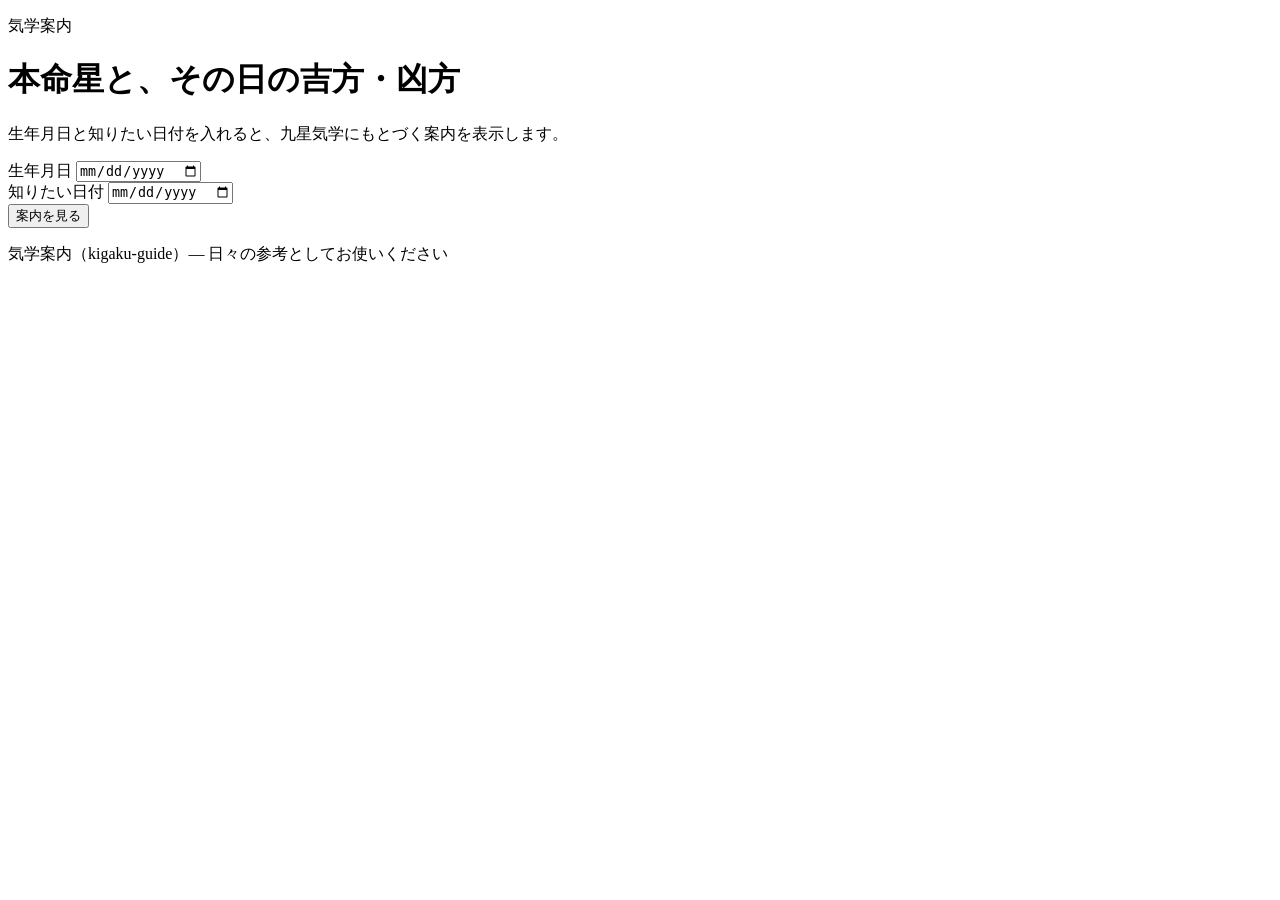
==== index.html @ e62d625b "Add files via upload" ====
<!DOCTYPE html>
<html lang="ja">
  <head>
    <meta charset="UTF-8" />
    <meta name="viewport" content="width=device-width, initial-scale=1" />
    <title>気学案内 — 本命星と吉方・凶方</title>
    <meta
      name="description"
      content="生年月日から本命星を調べ、指定した日の吉方・凶方を案内します。"
    />
    <link rel="preconnect" href="https://fonts.googleapis.com" />
    <link rel="preconnect" href="https://fonts.gstatic.com" crossorigin />
    <link
      href="https://fonts.googleapis.com/css2?family=M+PLUS+Rounded+1c:wght@400;500;700&family=Zen+Maru+Gothic:wght@400;500;700&display=swap"
      rel="stylesheet"
    />
    <link rel="stylesheet" href="css/style.css" />
  </head>
  <body>
    <div class="atmosphere" aria-hidden="true"></div>

    <header class="hero">
      <p class="brand">気学案内</p>
      <h1>本命星と、その日の吉方・凶方</h1>
      <p class="lead">
        生年月日と知りたい日付を入れると、九星気学にもとづく案内を表示します。
      </p>
    </header>

    <main>
      <form id="kigaku-form" class="form" novalidate>
        <div class="field">
          <label for="birth">生年月日</label>
          <input type="date" id="birth" name="birth" required />
        </div>
        <div class="field">
          <label for="target">知りたい日付</label>
          <input type="date" id="target" name="target" required />
        </div>
        <button type="submit" class="submit">案内を見る</button>
      </form>

      <p id="form-error" class="form-error" hidden></p>

      <section id="result" class="result" hidden aria-live="polite">
        <h2 class="result-heading">鑑定結果</h2>

        <div class="honmei-block">
          <p class="label">あなたの本命星</p>
          <p id="honmei-name" class="honmei-name"></p>
          <p id="honmei-desc" class="desc"></p>
          <p class="label getsumei-label">月命星</p>
          <p id="getsumei-name" class="getsumei-name"></p>
        </div>

        <div class="day-block">
          <p class="label">指定日の気</p>
          <p id="day-star" class="day-star"></p>
          <p id="day-desc" class="desc"></p>
        </div>

        <div class="boards-compare">
          <p class="board-hint boards-hint">南が上の八方位盤です。横に並べて見比べられます</p>
          <div class="boards-row">
            <article class="board-panel" id="year-board-panel">
              <header class="board-panel-head">
                <h3 class="board-kind">年盤</h3>
                <p id="year-board-title" class="board-title"></p>
                <p id="year-board-range" class="board-range"></p>
              </header>
              <div id="year-board" class="octagon" aria-label="年盤"></div>
            </article>
            <article class="board-panel" id="month-board-panel">
              <header class="board-panel-head">
                <h3 class="board-kind">月盤</h3>
                <p id="month-board-title" class="board-title"></p>
                <p id="month-board-range" class="board-range"></p>
              </header>
              <div id="month-board" class="octagon" aria-label="月盤"></div>
            </article>
            <article class="board-panel" id="day-board-panel">
              <header class="board-panel-head">
                <h3 class="board-kind">日盤</h3>
                <p id="day-board-title" class="board-title"></p>
                <p id="day-board-range" class="board-range"></p>
              </header>
              <div id="day-board" class="octagon" aria-label="日盤"></div>
            </article>
          </div>
        </div>

        <div class="dirs">
          <div class="dir-col lucky-col">
            <h3>吉方の目安</h3>
            <ul id="lucky-list"></ul>
          </div>
          <div class="dir-col unlucky-col">
            <h3>凶方・注意方位</h3>
            <ul id="unlucky-list"></ul>
          </div>
        </div>

        <ul id="notes" class="notes"></ul>
      </section>
    </main>

    <footer class="footer">
      <p>気学案内（kigaku-guide）— 日々の参考としてお使いください</p>
    </footer>

    <script src="js/kigaku.js"></script>
    <script src="js/spot.js"></script>
    <script src="js/app.js"></script>
  </body>
</html>
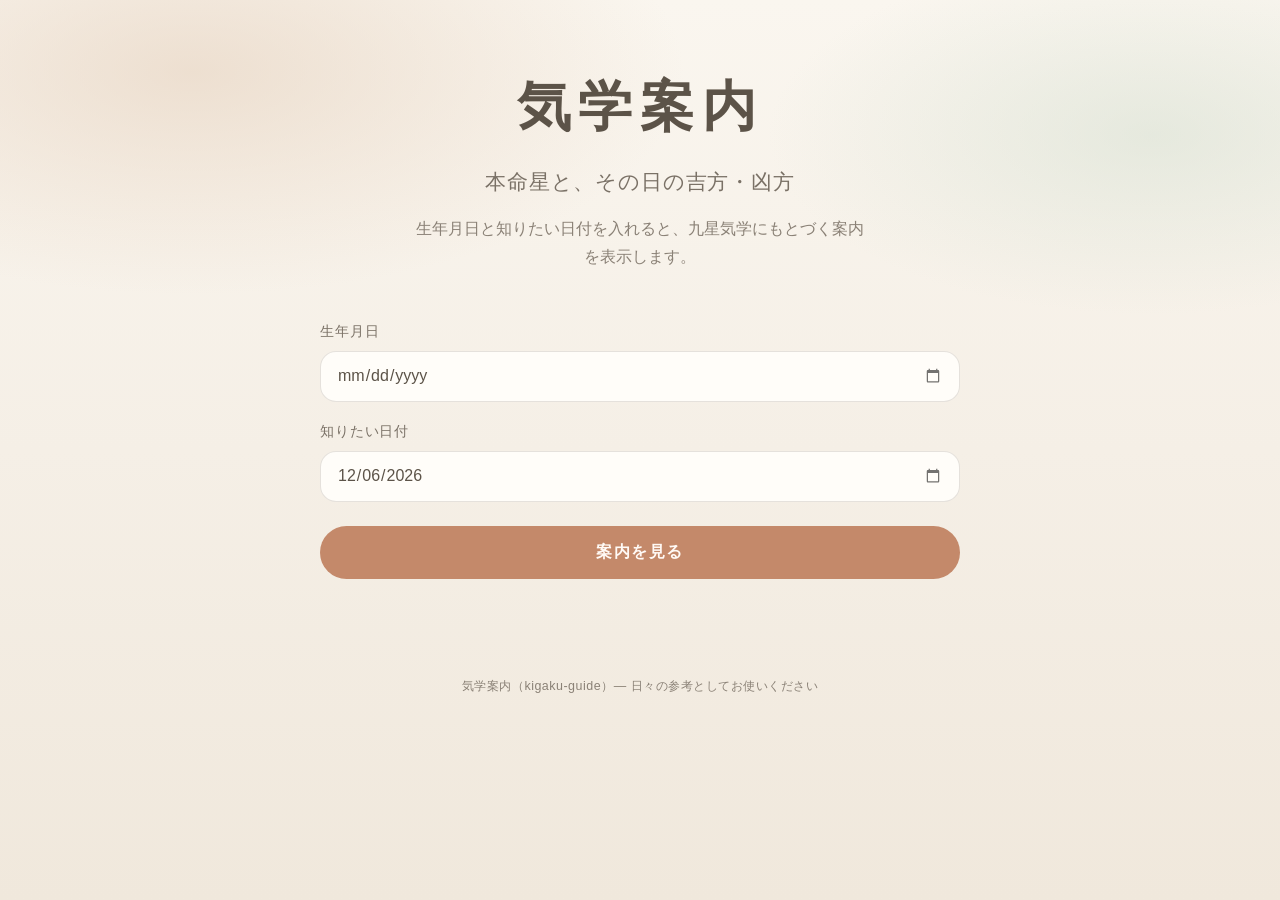
==== commit 1e0b7f2b: "Add files via upload" ====
--- a/index.html
+++ b/index.html
@@ -51,6 +51,22 @@
           <p id="honmei-desc" class="desc"></p>
           <p class="label getsumei-label">月命星</p>
           <p id="getsumei-name" class="getsumei-name"></p>
+
+          <div id="amazon-block" class="amazon-block" hidden>
+            <p class="label">今日の開運アイテム</p>
+            <a
+              id="amazon-link"
+              class="amazon-link"
+              href="#"
+              target="_blank"
+              rel="noopener sponsored"
+            >
+              <span id="amazon-item-label"></span>を見る
+            </a>
+            <p class="amazon-disclosure">
+              Amazonのアソシエイトとして、当サイトは適格販売により収入を得ています。
+            </p>
+          </div>
         </div>
 
         <div class="day-block">
@@ -110,6 +126,7 @@
 
     <script src="js/kigaku.js"></script>
     <script src="js/spot.js"></script>
+    <script src="js/amazon.js"></script>
     <script src="js/app.js"></script>
   </body>
 </html>
--- a/css/style.css
+++ b/css/style.css
@@ -0,0 +1,562 @@
+:root {
+  --ink: #5c5348;
+  --ink-soft: #7a7166;
+  --cream: #faf6ef;
+  --cream-deep: #f3ebe0;
+  --paper: #fffdf9;
+  --mist: #8a8176;
+  --accent: #c4896a;
+  --accent-deep: #b07558;
+  --lucky: #6a8f7a;
+  --unlucky: #c08a8a;
+  --line: rgba(92, 83, 72, 0.12);
+  --shadow: 0 14px 40px rgba(92, 83, 72, 0.08);
+  --font-display: "Zen Maru Gothic", "Hiragino Maru Gothic ProN", sans-serif;
+  --font-body: "M PLUS Rounded 1c", "Hiragino Maru Gothic ProN", sans-serif;
+}
+
+*,
+*::before,
+*::after {
+  box-sizing: border-box;
+}
+
+html {
+  scroll-behavior: smooth;
+}
+
+body {
+  margin: 0;
+  min-height: 100vh;
+  font-family: var(--font-body);
+  color: var(--ink);
+  background: var(--cream);
+  line-height: 1.8;
+  font-weight: 400;
+}
+
+.atmosphere {
+  position: fixed;
+  inset: 0;
+  z-index: -1;
+  background:
+    radial-gradient(ellipse 70% 45% at 15% 8%, rgba(232, 214, 196, 0.7), transparent 55%),
+    radial-gradient(ellipse 60% 40% at 90% 15%, rgba(214, 224, 210, 0.55), transparent 50%),
+    linear-gradient(180deg, #faf6ef 0%, #f5efe6 50%, #f0e8dc 100%);
+  animation: drift 20s ease-in-out infinite alternate;
+}
+
+@keyframes drift {
+  from {
+    transform: scale(1) translate(0, 0);
+  }
+  to {
+    transform: scale(1.03) translate(-0.6%, 0.6%);
+  }
+}
+
+.hero {
+  max-width: 40rem;
+  margin: 0 auto;
+  padding: 4.5rem 1.5rem 1.5rem;
+  text-align: center;
+  color: var(--ink);
+}
+
+.brand {
+  margin: 0 0 1.25rem;
+  font-family: var(--font-display);
+  font-size: clamp(2.3rem, 8vw, 3.4rem);
+  font-weight: 700;
+  letter-spacing: 0.14em;
+  line-height: 1.3;
+  color: var(--ink);
+  animation: rise 0.9s ease both;
+}
+
+.hero h1 {
+  margin: 0 0 0.9rem;
+  font-family: var(--font-display);
+  font-size: clamp(1.05rem, 3.2vw, 1.3rem);
+  font-weight: 500;
+  letter-spacing: 0.04em;
+  color: var(--ink-soft);
+  animation: rise 0.9s ease 0.12s both;
+}
+
+.lead {
+  margin: 0 auto;
+  max-width: 28rem;
+  font-size: 0.98rem;
+  color: var(--mist);
+  animation: rise 0.9s ease 0.24s both;
+}
+
+@keyframes rise {
+  from {
+    opacity: 0;
+    transform: translateY(12px);
+  }
+  to {
+    opacity: 1;
+    transform: translateY(0);
+  }
+}
+
+main {
+  max-width: 56rem;
+  margin: 0 auto;
+  padding: 0 1.5rem 4rem;
+}
+
+.form {
+  display: grid;
+  gap: 1.1rem;
+  max-width: 40rem;
+  margin: 0 auto;
+  padding: 1.5rem 0 0.5rem;
+  animation: rise 0.9s ease 0.36s both;
+}
+
+.field {
+  display: grid;
+  gap: 0.4rem;
+}
+
+.field label {
+  font-size: 0.88rem;
+  letter-spacing: 0.06em;
+  color: var(--ink-soft);
+  font-weight: 500;
+}
+
+.field input {
+  width: 100%;
+  padding: 0.9rem 1rem;
+  border: 1px solid rgba(92, 83, 72, 0.16);
+  border-radius: 1rem;
+  background: var(--paper);
+  color: var(--ink);
+  font-family: var(--font-body);
+  font-size: 1rem;
+  transition: border-color 0.2s ease, box-shadow 0.2s ease;
+}
+
+.field input:focus {
+  outline: none;
+  border-color: var(--accent);
+  box-shadow: 0 0 0 3px rgba(196, 137, 106, 0.18);
+}
+
+.field input::-webkit-calendar-picker-indicator {
+  opacity: 0.55;
+}
+
+.submit {
+  margin-top: 0.4rem;
+  padding: 1rem 1.2rem;
+  border: none;
+  border-radius: 999px;
+  background: var(--accent);
+  color: #fffaf6;
+  font-family: var(--font-body);
+  font-size: 1rem;
+  font-weight: 700;
+  letter-spacing: 0.1em;
+  cursor: pointer;
+  transition: background 0.2s ease, transform 0.2s ease;
+}
+
+.submit:hover {
+  background: var(--accent-deep);
+}
+
+.submit:active {
+  transform: translateY(1px);
+}
+
+.form-error {
+  margin: 0.8rem 0 0;
+  color: #b87474;
+  font-size: 0.92rem;
+}
+
+.result {
+  margin-top: 2.5rem;
+  padding: 1.75rem 1.5rem 1.5rem;
+  background: var(--paper);
+  color: var(--ink);
+  border-radius: 1.4rem;
+  border: 1px solid rgba(92, 83, 72, 0.08);
+  box-shadow: var(--shadow);
+  animation: reveal 0.55s ease both;
+}
+
+@keyframes reveal {
+  from {
+    opacity: 0;
+    transform: translateY(16px);
+  }
+  to {
+    opacity: 1;
+    transform: translateY(0);
+  }
+}
+
+.result-heading {
+  margin: 0 0 1.4rem;
+  font-family: var(--font-display);
+  font-size: 1.3rem;
+  font-weight: 700;
+  letter-spacing: 0.08em;
+  border-bottom: 1px solid var(--line);
+  padding-bottom: 0.7rem;
+}
+
+.label {
+  margin: 0 0 0.25rem;
+  font-size: 0.8rem;
+  letter-spacing: 0.1em;
+  color: var(--mist);
+}
+
+.honmei-name {
+  margin: 0 0 0.35rem;
+  font-family: var(--font-display);
+  font-size: 1.85rem;
+  font-weight: 700;
+  letter-spacing: 0.06em;
+  color: var(--accent-deep);
+}
+
+.day-star {
+  margin: 0 0 0.35rem;
+  font-family: var(--font-display);
+  font-size: 1.2rem;
+  font-weight: 700;
+  letter-spacing: 0.04em;
+}
+
+.desc {
+  margin: 0;
+  font-size: 0.95rem;
+  color: var(--ink-soft);
+}
+
+.honmei-block,
+.day-block {
+  margin-bottom: 1.5rem;
+}
+
+.getsumei-label {
+  margin-top: 1rem;
+}
+
+.getsumei-name {
+  margin: 0;
+  font-family: var(--font-display);
+  font-size: 1.15rem;
+  font-weight: 700;
+  color: var(--ink-soft);
+}
+
+.boards-compare {
+  margin-bottom: 1.75rem;
+}
+
+.boards-hint {
+  margin: 0 0 0.9rem;
+}
+
+.boards-row {
+  display: grid;
+  gap: 1.25rem;
+  grid-template-columns: 1fr;
+}
+
+@media (min-width: 960px) {
+  .boards-row {
+    grid-template-columns: repeat(3, minmax(0, 1fr));
+    gap: 1rem;
+    align-items: start;
+  }
+}
+
+.board-panel {
+  min-width: 0;
+  padding: 0.9rem 0.7rem 1rem;
+  border-radius: 1.2rem;
+  background: rgba(255, 253, 249, 0.7);
+  border: 1px solid rgba(92, 83, 72, 0.1);
+}
+
+.board-panel-head {
+  text-align: center;
+  margin-bottom: 0.7rem;
+}
+
+.board-kind {
+  margin: 0;
+  font-family: var(--font-display);
+  font-size: 1rem;
+  font-weight: 700;
+  letter-spacing: 0.12em;
+  color: var(--accent-deep);
+}
+
+.board-title {
+  margin: 0.2rem 0 0;
+  font-family: var(--font-display);
+  font-size: 1.05rem;
+  font-weight: 700;
+}
+
+.board-range {
+  margin: 0.15rem 0 0;
+  font-size: 0.72rem;
+  color: var(--mist);
+  letter-spacing: 0.02em;
+}
+
+.board-hint {
+  margin: 0 0 0.8rem;
+  font-size: 0.8rem;
+  color: var(--mist);
+}
+
+/* 八角形の方位盤（南が上） */
+.octagon {
+  width: min(100%, 17.5rem);
+  margin: 0 auto;
+}
+
+.octagon-ring {
+  position: relative;
+  width: 100%;
+  aspect-ratio: 1;
+  clip-path: polygon(
+    30% 0%,
+    70% 0%,
+    100% 30%,
+    100% 70%,
+    70% 100%,
+    30% 100%,
+    0% 70%,
+    0% 30%
+  );
+  background: linear-gradient(145deg, #f7efe4, #efe4d6);
+  border: 1px solid rgba(92, 83, 72, 0.14);
+  box-shadow: inset 0 0 0 1px rgba(255, 253, 249, 0.5);
+}
+
+.oct-cell,
+.oct-center {
+  position: absolute;
+  display: flex;
+  flex-direction: column;
+  align-items: center;
+  justify-content: center;
+  text-align: center;
+  padding: 0.15rem;
+  box-sizing: border-box;
+}
+
+.oct-s { inset: 2% 28% auto 28%; height: 24%; }
+.oct-n { inset: auto 28% 2% 28%; height: 24%; }
+.oct-e { inset: 28% auto 28% 2%; width: 24%; }
+.oct-w { inset: 28% 2% 28% auto; width: 24%; }
+.oct-se { inset: 8% auto auto 8%; width: 26%; height: 26%; }
+.oct-sw { inset: 8% 8% auto auto; width: 26%; height: 26%; }
+.oct-ne { inset: auto auto 8% 8%; width: 26%; height: 26%; }
+.oct-nw { inset: auto 8% 8% auto; width: 26%; height: 26%; }
+
+.oct-center {
+  inset: 32%;
+  border-radius: 50%;
+  background: rgba(196, 137, 106, 0.18);
+  border: 1px solid rgba(196, 137, 106, 0.35);
+}
+
+.oct-cell.has-bad {
+  background: rgba(192, 138, 138, 0.22);
+}
+
+.oct-cell.has-good {
+  background: rgba(106, 143, 122, 0.18);
+}
+
+.oct-dir {
+  font-size: 0.58rem;
+  color: var(--mist);
+  line-height: 1.2;
+}
+
+.oct-star {
+  font-family: var(--font-display);
+  font-size: clamp(0.95rem, 2.8vw, 1.15rem);
+  font-weight: 700;
+  color: var(--ink);
+  line-height: 1.1;
+}
+
+.oct-center-name {
+  font-size: 0.55rem;
+  color: var(--ink-soft);
+  line-height: 1.2;
+  margin-top: 0.1rem;
+}
+
+.oct-tags {
+  display: flex;
+  flex-wrap: wrap;
+  justify-content: center;
+  gap: 0.1rem;
+  margin-top: 0.12rem;
+  max-width: 100%;
+}
+
+.oct-tag {
+  font-size: 0.48rem;
+  line-height: 1.2;
+  padding: 0.05rem 0.18rem;
+  border-radius: 999px;
+  white-space: nowrap;
+}
+
+.oct-tag-bad {
+  color: #9a5555;
+  background: rgba(192, 138, 138, 0.35);
+}
+
+.oct-tag-good {
+  color: #4f735f;
+  background: rgba(106, 143, 122, 0.28);
+}
+
+.dirs {
+  display: grid;
+  gap: 1.5rem;
+  margin-top: 0.5rem;
+}
+
+@media (min-width: 640px) {
+  .dirs {
+    grid-template-columns: 1fr 1fr;
+    gap: 1.75rem;
+  }
+}
+
+.dir-col h3 {
+  margin: 0 0 0.75rem;
+  font-family: var(--font-display);
+  font-size: 1.05rem;
+  font-weight: 700;
+  letter-spacing: 0.06em;
+}
+
+.lucky-col h3 {
+  color: var(--lucky);
+}
+
+.unlucky-col h3 {
+  color: var(--unlucky);
+}
+
+.dir-col ul {
+  margin: 0;
+  padding: 0;
+  list-style: none;
+}
+
+.dir-col li {
+  margin-bottom: 0.9rem;
+  padding-bottom: 0.9rem;
+  border-bottom: 1px solid var(--line);
+}
+
+.dir-col li:last-child {
+  border-bottom: none;
+  margin-bottom: 0;
+  padding-bottom: 0;
+}
+
+.dir-name {
+  display: block;
+  font-weight: 700;
+  letter-spacing: 0.04em;
+  margin-bottom: 0.2rem;
+}
+
+.dir-tag {
+  font-size: 0.82rem;
+  opacity: 0.75;
+}
+
+.dir-short {
+  margin: 0.25rem 0 0;
+  font-size: 0.9rem;
+  color: var(--ink-soft);
+}
+
+.spot-buttons {
+  display: flex;
+  flex-wrap: wrap;
+  gap: 0.4rem;
+  margin-top: 0.6rem;
+}
+
+.spot-btn {
+  font-family: var(--font-body);
+  font-size: 0.78rem;
+  padding: 0.3rem 0.75rem;
+  border-radius: 999px;
+  border: 1px solid var(--lucky);
+  background: transparent;
+  color: var(--lucky);
+  cursor: pointer;
+  transition: background 0.15s ease, color 0.15s ease;
+}
+
+.spot-btn:hover {
+  background: var(--lucky);
+  color: var(--paper);
+}
+
+.spot-btn:disabled {
+  opacity: 0.6;
+  cursor: default;
+}
+
+.empty {
+  font-size: 0.92rem;
+  color: var(--ink-soft);
+}
+
+.notes {
+  margin: 1.75rem 0 0;
+  padding: 1rem 0 0;
+  border-top: 1px solid var(--line);
+  list-style: none;
+  font-size: 0.8rem;
+  color: var(--mist);
+}
+
+.notes li {
+  margin-bottom: 0.4rem;
+}
+
+.notes li::before {
+  content: "※ ";
+}
+
+.footer {
+  padding: 1.5rem;
+  text-align: center;
+  color: var(--mist);
+  font-size: 0.78rem;
+  letter-spacing: 0.04em;
+}
+
+.footer p {
+  margin: 0;
+}
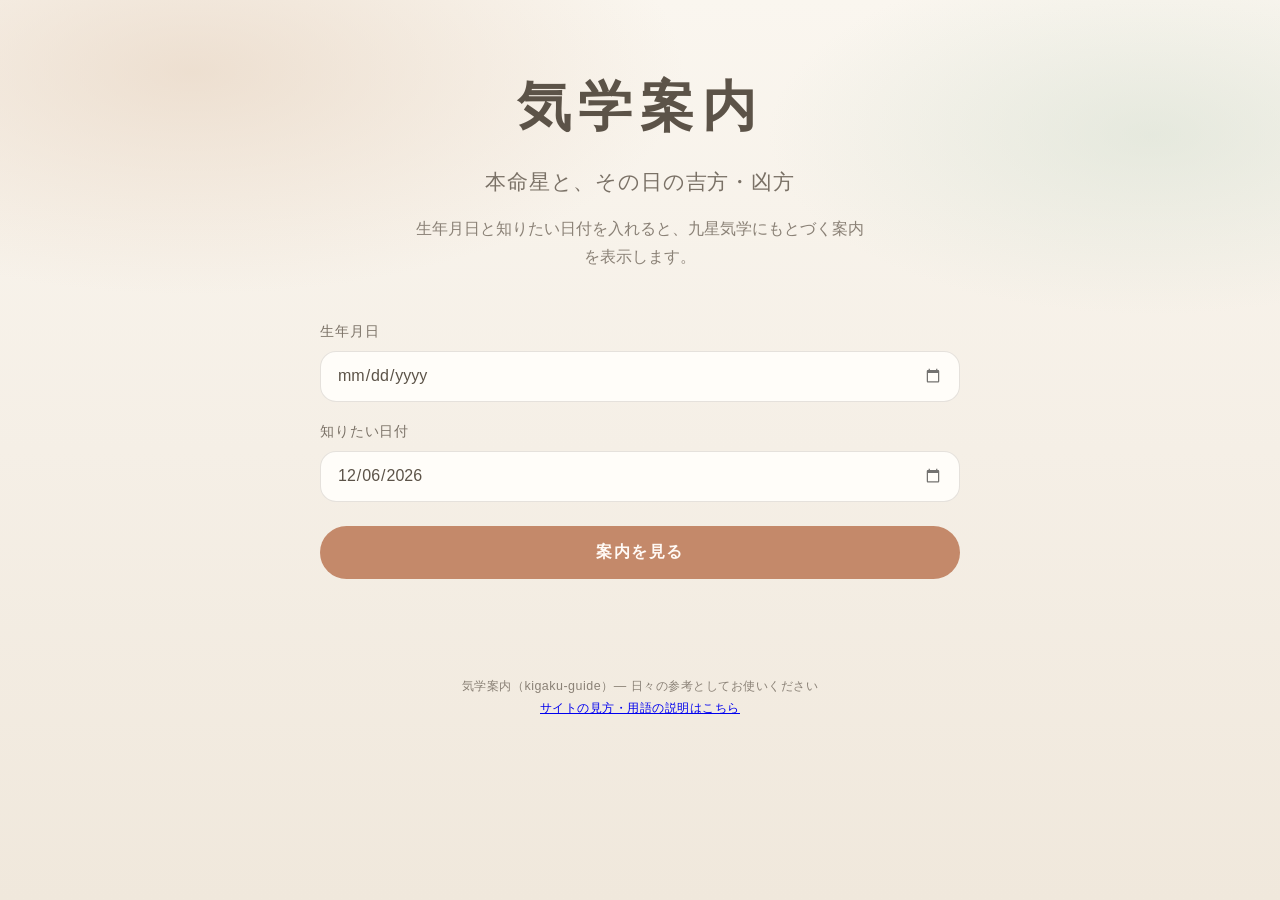
==== commit c109b62a: "Add files via upload" ====
--- a/index.html
+++ b/index.html
@@ -122,6 +122,7 @@
 
     <footer class="footer">
       <p>気学案内（kigaku-guide）— 日々の参考としてお使いください</p>
+      <p><a class="footer-link" href="guide.html">サイトの見方・用語の説明はこちら</a></p>
     </footer>
 
     <script src="js/kigaku.js"></script>
--- a/css/style.css
+++ b/css/style.css
@@ -260,6 +260,34 @@
   color: var(--ink-soft);
 }
 
+.amazon-block {
+  margin-top: 1.1rem;
+  padding-top: 1rem;
+  border-top: 1px dashed var(--line);
+}
+
+.amazon-link {
+  display: inline-block;
+  font-family: var(--font-body);
+  font-size: 0.9rem;
+  font-weight: 700;
+  padding: 0.45rem 1rem;
+  border-radius: 999px;
+  background: var(--accent);
+  color: var(--paper);
+  text-decoration: none;
+}
+
+.amazon-link:hover {
+  background: var(--accent-deep);
+}
+
+.amazon-disclosure {
+  margin: 0.5rem 0 0;
+  font-size: 0.72rem;
+  color: var(--mist);
+}
+
 .boards-compare {
   margin-bottom: 1.75rem;
 }
@@ -313,6 +341,7 @@
 
 .board-range {
   margin: 0.15rem 0 0;
+  min-height: 1.3em;
   font-size: 0.72rem;
   color: var(--mist);
   letter-spacing: 0.02em;
@@ -326,7 +355,7 @@
 
 /* 八角形の方位盤（南が上） */
 .octagon {
-  width: min(100%, 17.5rem);
+  width: min(100%, 20rem);
   margin: 0 auto;
 }
 
@@ -386,7 +415,7 @@
 }
 
 .oct-dir {
-  font-size: 0.58rem;
+  font-size: 0.7rem;
   color: var(--mist);
   line-height: 1.2;
 }
@@ -400,7 +429,7 @@
 }
 
 .oct-center-name {
-  font-size: 0.55rem;
+  font-size: 0.65rem;
   color: var(--ink-soft);
   line-height: 1.2;
   margin-top: 0.1rem;
@@ -416,9 +445,9 @@
 }
 
 .oct-tag {
-  font-size: 0.48rem;
-  line-height: 1.2;
-  padding: 0.05rem 0.18rem;
+  font-size: 0.6rem;
+  line-height: 1.3;
+  padding: 0.06rem 0.22rem;
   border-radius: 999px;
   white-space: nowrap;
 }
